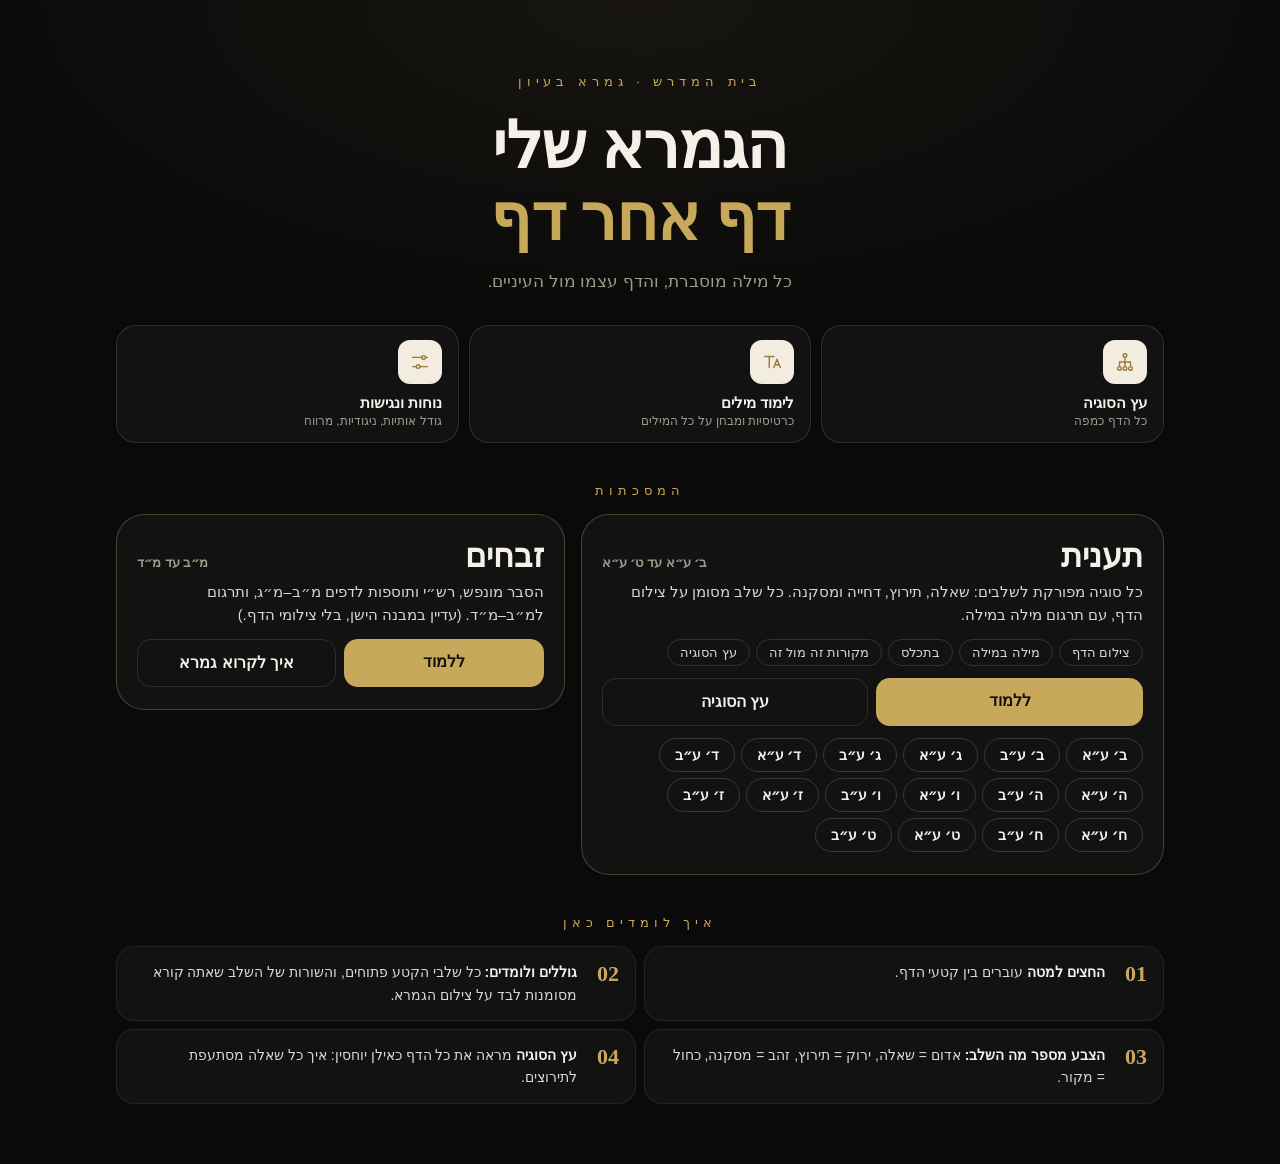
==== index.html @ adcf781e "כניסה לאפליקציה נפתחת ישר בדף המלא, במקום שעצרו Co-Authored-By: Claude Opus 5.5 <noreply@anthropic.c" ====
<!DOCTYPE html>
<html lang="he" dir="rtl">
<head>
<meta charset="UTF-8">
<meta name="theme-color" content="#0a0a0a">
<!-- 🔒 אבטחה (כמו ביומן של רינת, בלי סיסמה) -->
<meta http-equiv="Content-Security-Policy" content="default-src 'self'; script-src 'self' 'unsafe-inline'; style-src 'self' 'unsafe-inline' https://fonts.googleapis.com; font-src 'self' data: https://fonts.gstatic.com; img-src 'self' data: blob: https://pinto1212121212-create.github.io; connect-src 'self'; media-src 'self'; frame-src 'none'; worker-src 'self'; manifest-src 'self'; object-src 'none'; base-uri 'self'; form-action 'none'; upgrade-insecure-requests">
<meta http-equiv="X-Content-Type-Options" content="nosniff">
<meta name="referrer" content="strict-origin-when-cross-origin">
<meta http-equiv="Permissions-Policy" content="geolocation=(), microphone=(), camera=(), payment=(), usb=()">
<meta name="viewport" content="width=device-width, initial-scale=1.0, viewport-fit=cover">
<title>הגמרא שלי</title>
<script>
// קישורים ישנים (index.html#42b) היו של זבחים — מעבירים אותם לשם
if (/^#\d+[ab]$/.test(location.hash)) location.replace('zevachim.html' + location.hash);
// 📖 כניסה לאפליקציה (מסך הבית בטלפון) — ישר לדף המלא, במקום שעצרו בו (המשתמש: ״איך שאני נכנס לאפליקציה הדף המלא יופיע״)
else if (/[?&]source=app\b/.test(location.search)) { let h = ''; try { const pl = JSON.parse(localStorage.getItem('gemara:taanit') || 'null');
  if (pl && /^\d+[ab]$/.test(pl.ref) && pl.tab !== 'tutorial') h = '#' + pl.ref + '-' + (pl.sceneIdx | 0) + (pl.bi > 0 ? '-' + (pl.bi | 0) : ''); } catch (e) {}
  try { localStorage.setItem('gemara:last', 'taanit'); } catch (e) {}
  location.replace('taanit.html' + h); }
</script>
<link rel="preconnect" href="https://fonts.googleapis.com">
<link rel="preconnect" href="https://fonts.gstatic.com" crossorigin>
<link href="https://fonts.googleapis.com/css2?family=Frank+Ruhl+Libre:wght@400;700;900&family=Heebo:wght@400;500;700;800&display=swap" rel="stylesheet">
<link rel="stylesheet" href="theme.css">
<script src="prefs.js?v=accee32f"></script>
<link rel="manifest" href="manifest.webmanifest">
<link rel="icon" href="icons/icon-192.png">
<link rel="apple-touch-icon" href="icons/apple-touch-icon.png">
<meta name="apple-mobile-web-app-capable" content="yes">
<meta name="apple-mobile-web-app-title" content="הגמרא שלי">
<meta name="apple-mobile-web-app-status-bar-style" content="black-translucent">
<script>if ('serviceWorker' in navigator && location.protocol === 'https:') { const had = !!navigator.serviceWorker.controller; window.addEventListener('load', () => navigator.serviceWorker.register('sw.js').then(r => r.update()).catch(() => {}));
  // גרסה חדשה של האתר נכנסה לפעולה: טוענים מחדש פעם אחת, כדי שיראו אותה מיד
  navigator.serviceWorker.addEventListener('controllerchange', () => { try { if (had && !sessionStorage.getItem('gemara:swrl')) { sessionStorage.setItem('gemara:swrl', '1'); location.reload(); } } catch (e) {} }); }</script>
<style>
  /* פריסה: טור אחד — ״המשך״ קודם כל, אחר כך המסכתות, ובסוף הסבר קצר */
  :root {
    --ink: var(--t-bg); --ink-2: var(--t-bg-2); --card: var(--t-surface);
    --parchment: var(--t-text); --soft: var(--t-text-soft); --dim: var(--t-text-dim);
    --gold: var(--t-gold); --gold-b: var(--t-gold-b); --sage: #6cc35a; --sky: #5ea8e0;
    color-scheme: dark;
  }
  * { box-sizing: border-box; margin: 0; padding: 0; }
  html, body { background: var(--ink); color: var(--parchment); font-family: 'Heebo', sans-serif; overflow-x: clip; }
  body { min-height: 100vh; background: radial-gradient(ellipse 90% 50% at 50% 38%, rgba(200,168,90,0.10), transparent 70%), #0a0a0a; }
  .app { max-width: 640px; margin: 0 auto; padding-block: 26px 50px;
    padding-left: max(16px, env(safe-area-inset-left, 0px)); padding-right: max(16px, env(safe-area-inset-right, 0px)); }
  header { text-align: center; margin: 34px 0 30px; }
  header .vip-eyebrow { margin-bottom: 22px; }
  .eyebrow-old { display: inline-flex; align-items: center; gap: 8px; font-size: 13.5px; font-weight: 500; color: var(--gold); padding: 9px 20px; border-radius: 999px; border: 1px solid rgba(200,168,90,0.45); margin-bottom: 26px; }
  .eyebrow i { font-style: normal; font-size: 12px; opacity: .9; }
  h1 { font-family: 'Frank Ruhl Libre', serif; font-size: clamp(40px, 12vw, 60px); font-weight: 900; color: var(--parchment); line-height: 1.12; letter-spacing: -.01em; text-wrap: balance; }
  h1 em { font-style: normal; color: var(--gold); display: block; }
  .tag { font-size: 16.5px; line-height: 1.6; color: var(--dim); margin-top: 14px; }
  .chips { display: flex; flex-wrap: wrap; justify-content: center; gap: 8px; margin-top: 20px; }
  .chips span { font-size: 14px; color: var(--soft); padding: 8px 16px; border-radius: 999px; border: 1px solid rgba(245,241,232,0.16); background: rgba(245,241,232,0.03); }

  .continue { display: block; text-decoration: none; color: #111; background: var(--gold); text-align: center;
    border-radius: 16px; padding: 16px 18px; margin-bottom: 22px; box-shadow: 0 12px 34px rgba(200,168,90,0.22); transition: transform .15s, filter .15s; }
  .continue:hover { filter: brightness(1.07); transform: translateY(-1px); }
  .continue small { display: block; font-size: 12px; font-weight: 800; letter-spacing: .1em; opacity: .75; }
  .continue b { display: block; font-size: 23px; font-weight: 800; line-height: 1.3; }
  .continue span { font-size: 14px; font-weight: 700; }
  .continue[hidden] { display: none; }

  h2 { font-size: 14px; font-weight: 500; letter-spacing: .32em; color: var(--gold); margin: 34px 4px 14px; text-align: center; }
  .m-card { background: linear-gradient(180deg, #161616, #0f0f0f); border: 1px solid rgba(200,168,90,0.28); border-radius: 28px; padding: 22px 20px; margin-bottom: 16px; box-shadow: 0 18px 40px rgba(0,0,0,.45); }
  .m-head { display: flex; align-items: baseline; justify-content: space-between; gap: 10px; }
  .m-name { font-size: 32px; font-weight: 800; color: var(--parchment); }
  .m-range { font-size: 13px; font-weight: 700; color: var(--dim); }
  .m-desc { font-size: 14.5px; line-height: 1.6; color: var(--soft); margin: 6px 0 12px; }
  .m-feat { display: flex; flex-wrap: wrap; gap: 6px; margin-bottom: 12px; }
  .m-feat span { font-size: 12.5px; font-weight: 500; padding: 5px 12px; border-radius: 999px; border: 1px solid rgba(245,241,232,0.14); color: var(--soft); }
  .m-acts { display: grid; grid-template-columns: 1fr 1fr; gap: 8px; }
  .btn { display: block; text-align: center; text-decoration: none; font-weight: 800; font-size: 15.5px; padding: 14px 8px; border-radius: 14px; transition: filter .15s, transform .15s; }
  .btn.pri { background: var(--gold); color: #111; }
  .btn.sec { border: 1.5px solid rgba(245,241,232,0.2); color: var(--parchment); }
  .amudim { display: flex; flex-wrap: wrap; gap: 6px; margin-top: 12px; }
  .amudim a { font-size: 14px; font-weight: 800; text-decoration: none; color: var(--parchment); padding: 8px 15px; border-radius: 999px;
    background: transparent; border: 1px solid rgba(245,241,232,0.16); }
  .amudim a.here { border-color: var(--gold); color: var(--gold-b); }
  .m-card.muted .m-name { color: var(--soft); }

  .how { margin-top: 26px; }
  .steps { display: grid; gap: 8px; }
  .step { display: flex; gap: 12px; align-items: flex-start; background: #121212; border: 1px solid rgba(245,241,232,0.08); border-radius: 18px; padding: 14px 16px; }
  .step i { font-style: normal; font-family: 'Frank Ruhl Libre', serif; font-size: 22px; font-weight: 700; line-height: 1.2; color: var(--t-gold); min-width: 30px; }
  .step p { font-size: 14px; line-height: 1.6; color: var(--soft); }
  .step b { color: var(--parchment); }
  a:focus-visible { outline: 2px solid var(--gold-b); outline-offset: 2px; }

  /* ===== 🖥️ מחשב: רחב יותר, המסכתות זו ליד זו, וההסבר בשני טורים ===== */
  @media (min-width: 1000px) {
    .app { max-width: 1080px; padding-block: 40px 60px; }
    h1 { font-size: 64px; }
    .continue { max-width: 640px; margin-inline: auto; margin-bottom: 30px; }
    .app > h2 { margin-inline: 4px; }
    .mgrid { display: grid; grid-template-columns: 1.3fr 1fr; gap: 16px; align-items: start; }
    .mgrid .m-card { margin-bottom: 0; }
    .steps { grid-template-columns: 1fr 1fr; }
    .amudim a:hover, .btn:hover { filter: brightness(1.12); }
  }
  .quick { display: grid; grid-template-columns: repeat(auto-fit, minmax(150px, 1fr)); gap: 10px; margin: 0 0 18px; }
  .q-it { display: flex; flex-direction: column; align-items: flex-start; gap: 2px; padding: 14px 16px; border-radius: 20px; background: #121212; border: 1px solid rgba(245,241,232,0.12); color: var(--t-text); text-decoration: none; font: inherit; font-size: 20px; text-align: right; cursor: pointer; box-shadow: var(--t-shadow-sm); transition: transform .15s, border-color .15s; }
  .q-it[hidden] { display: none; }
  .q-it:hover { border-color: var(--t-gold); transform: translateY(-1px); }
  .q-it b { font-size: 15px; font-weight: 600; color: var(--t-text); }
  .q-ic { display: grid; place-items: center; width: 44px; height: 44px; border-radius: 12px; background: #f3ece0; color: #9a7a35; margin-bottom: 8px; }
  .q-ic .ico { width: 22px; height: 22px; stroke-width: 1.5; }
  .sec-h { text-align: center; margin: 40px 0 16px !important; font-size: 13px !important; }
  .q-it small { font-size: 12px; color: var(--t-text-dim); }
  .recent { margin: -8px 0 20px; }
  .recent[hidden] { display: none; }
  .rc-h { font-size: 12px; letter-spacing: .3em; color: var(--t-gold); margin: 0 4px 8px; }
  .rc-list { display: flex; gap: 8px; overflow-x: auto; scrollbar-width: none; }
  .rc-list a { flex: 0 0 auto; display: flex; flex-direction: column; gap: 2px; padding: 10px 14px; border-radius: 14px; background: #121212; border: 1px solid rgba(245,241,232,.12); color: #f5f1e8; text-decoration: none; font-size: 14px; }
  .rc-list small { font-size: 11.5px; color: var(--t-text-dim); }
  .amudim a { position: relative; overflow: hidden; }
  .amudim a::after { content: ''; position: absolute; right: 0; bottom: 0; height: 3px; width: var(--p, 0%); background: var(--t-gold); }
  .amudim a.done { border-color: rgba(200,168,90,.6) !important; color: var(--t-gold-b) !important; }
  .ios-tip { margin: -6px 0 16px; padding: 10px 12px; border-radius: var(--t-r-sm); background: rgba(95,178,255,.1); border: 1px solid rgba(95,178,255,.35); font-size: 13.5px; color: var(--t-text-soft); }
</style>
<script>
// 🔄 גרסה חדשה באתר? הדפדפן שומר עותק ישן עד 10 דקות. משווים את העותק השמור לגרסה בשרת, ואם שונה — טוענים מחדש (פעם אחת)
(async () => { try {
  const u = location.pathname, k = 'gemara:rl:' + u;
  const [a, b] = await Promise.all([fetch(u, { cache: 'force-cache' }), fetch(u, { method: 'HEAD', cache: 'no-store' })]);
  const ea = a.headers.get('etag') || a.headers.get('last-modified'), eb = b.headers.get('etag') || b.headers.get('last-modified');
  if (ea && eb && ea !== eb && !sessionStorage.getItem(k)) { sessionStorage.setItem(k, '1'); location.reload(); }
  else sessionStorage.removeItem(k);
} catch (e) {} })();
</script>
<link rel="stylesheet" href="vip.css">
</head>
<body class="home">
<div class="app">
  <header>
    <div class="vip-eyebrow">בית המדרש · גמרא בעיון</div>
    <h1>הגמרא שלי <em>דף אחר דף</em></h1>
    <div class="tag">כל מילה מוסברת, והדף עצמו מול העיניים.</div>
  </header>

  <a class="continue" id="continue" href="taanit.html" hidden>
    <small>המשך מאיפה שעצרת</small>
    <b id="contTitle"></b>
    <span id="contSub"></span>
  </a>

  <div class="recent" id="recent" hidden><div class="rc-h">לאחרונה</div><div class="rc-list" id="recentList"></div></div>

  <div class="quick" id="quick">
    <a class="q-it" id="qStars" href="taanit.html#stars" hidden><span class="q-ic"><svg class="ico" viewBox="0 0 24 24" aria-hidden="true"><path d="m12 3.5 2.6 5.3 5.9.9-4.3 4.1 1 5.8L12 16.9l-5.2 2.7 1-5.8L3.5 9.7l5.9-.9z"/></svg></span><b>השמורים שלי</b><small id="qStarsN"></small></a>
    <a class="q-it" href="tree.html"><span class="q-ic"><svg class="ico" viewBox="0 0 24 24" aria-hidden="true"><circle cx="12" cy="5" r="2"/><circle cx="6" cy="19" r="2"/><circle cx="18" cy="19" r="2"/><circle cx="12" cy="19" r="2"/><path d="M12 7v10M12 12H6v5M12 12h6v5"/></svg></span><b>עץ הסוגיה</b><small>כל הדף כמפה</small></a>
    <a class="q-it" href="words.html"><span class="q-ic"><svg class="ico" viewBox="0 0 24 24" aria-hidden="true"><path d="M4 6h10M9 6v12"/><path d="M14 18l3.5-9 3.5 9M15.3 15h4.4"/></svg></span><b>לימוד מילים</b><small id="qWords">כרטיסיות ומבחן על כל המילים</small></a>
    <button type="button" class="q-it" id="qPrefs" aria-expanded="false"><span class="q-ic"><svg class="ico" viewBox="0 0 24 24" aria-hidden="true"><path d="M4 7h10M18 7h2M4 17h4M12 17h8"/><circle cx="16" cy="7" r="2"/><circle cx="10" cy="17" r="2"/></svg></span><b>נוחות ונגישות</b><small>גודל אותיות, ניגודיות, מרווח</small></button>
    <button type="button" class="q-it" id="qInstall" hidden><span class="q-ic"><svg class="ico" viewBox="0 0 24 24" aria-hidden="true"><rect x="7" y="2.5" width="10" height="19" rx="2.5"/><path d="M11 18.5h2"/></svg></span><b>התקן כאפליקציה</b><small>אייקון במסך הבית, עובד גם בלי אינטרנט</small></button>
  </div>
  <div id="prefsBox" hidden></div>
  <div class="ios-tip" id="iosTip" hidden>להתקנה באייפון: לוחצים על <b>שיתוף</b> ואז <b>״הוסף למסך הבית״</b>.</div>

  <h2 class="vip-eyebrow sec-h">המסכתות</h2>

  <div class="mgrid">
  <div class="m-card">
    <div class="m-head"><div class="m-name">תענית</div><div class="m-range">ב׳ ע״א עד ט׳ ע״א</div></div>
    <p class="m-desc">כל סוגיה מפורקת לשלבים: שאלה, תירוץ, דחייה ומסקנה. כל שלב מסומן על צילום הדף, עם תרגום מילה במילה.</p>
    <div class="m-feat"><span>צילום הדף</span><span>מילה במילה</span><span>בתכלס</span><span>מקורות זה מול זה</span><span>עץ הסוגיה</span></div>
    <div class="m-acts">
      <a class="btn pri" href="taanit.html" onclick="go('taanit')">ללמוד</a>
      <a class="btn sec" href="tree.html">עץ הסוגיה</a>
    </div>
    <div class="amudim" id="taanitAmudim"></div>
  </div>

  <div class="m-card muted">
    <div class="m-head"><div class="m-name">זבחים</div><div class="m-range">מ״ב עד מ״ד</div></div>
    <p class="m-desc">הסבר מונפש, רש״י ותוספות לדפים מ״ב–מ״ג, ותרגום למ״ב–מ״ד. (עדיין במבנה הישן, בלי צילומי הדף.)</p>
    <div class="m-acts">
      <a class="btn pri" href="zevachim.html" onclick="go('zevachim')">ללמוד</a>
      <a class="btn sec" href="zevachim.html#tutorial">איך לקרוא גמרא</a>
    </div>
  </div>
  </div>

  <section class="how">
    <h2 class="vip-eyebrow sec-h">איך לומדים כאן</h2>
    <div class="steps">
      <div class="step"><i>01</i><p><b>החצים למטה</b> עוברים בין קטעי הדף.</p></div>
      <div class="step"><i>02</i><p><b>גוללים ולומדים:</b> כל שלבי הקטע פתוחים, והשורות של השלב שאתה קורא מסומנות לבד על צילום הגמרא.</p></div>
      <div class="step"><i>03</i><p><b>הצבע מספר מה השלב:</b> אדום = שאלה, ירוק = תירוץ, זהב = מסקנה, כחול = מקור.</p></div>
      <div class="step"><i>04</i><p><b>עץ הסוגיה</b> מראה את כל הדף כאילן יוחסין: איך כל שאלה מסתעפת לתירוצים.</p></div>
    </div>
  </section>
</div>
<script>
const AM = { '2a': 'ב׳ ע״א', '2b': 'ב׳ ע״ב', '3a': 'ג׳ ע״א', '3b': 'ג׳ ע״ב', '4a': 'ד׳ ע״א', '4b': 'ד׳ ע״ב', '5a': 'ה׳ ע״א', '5b': 'ה׳ ע״ב', '6a': 'ו׳ ע״א', '6b': 'ו׳ ע״ב', '7a': 'ז׳ ע״א', '7b': 'ז׳ ע״ב', '8a': 'ח׳ ע״א', '8b': 'ח׳ ע״ב', '9a': 'ט׳ ע״א', '9b': 'ט׳ ע״ב' };
const NAME = { taanit: 'תענית', zevachim: 'זבחים' };
function heb(n) { const o = ['', 'א', 'ב', 'ג', 'ד', 'ה', 'ו', 'ז', 'ח', 'ט'], t = ['', 'י', 'כ', 'ל', 'מ', 'נ', 'ס', 'ע', 'פ', 'צ'];
  if (n === 15) return 'ט״ו'; if (n === 16) return 'ט״ז'; if (n < 10) return o[n];
  const a = t[Math.floor(n / 10) % 10] + o[n % 10], h = n >= 100 ? 'ק' : ''; const s = h + a; return s.length > 1 ? s.slice(0, -1) + '״' + s.slice(-1) : s + '׳'; }
function refName(r) { const m = /^(\d+)([ab])$/.exec(r || ''); return m ? `${heb(+m[1])} ע״${m[2] === 'a' ? 'א' : 'ב'}` : ''; }
function read(k) { try { return JSON.parse(localStorage.getItem(k) || 'null'); } catch (e) { return null; } }
function go(m) { try { localStorage.setItem('gemara:last', m); } catch (e) {} }
let last = null; try { last = localStorage.getItem('gemara:last'); } catch (e) {}
const place = last && read('gemara:' + last);
if (place && place.ref) {
  const c = document.getElementById('continue');
  c.href = last === 'zevachim' ? 'zevachim.html' : ('taanit.html' + (/^\d+[ab]$/.test(place.ref) && place.tab !== 'tutorial' ? `#${place.ref}-${(place.sceneIdx | 0)}${place.bi > 0 ? '-' + (place.bi | 0) : ''}` : ''));
  document.getElementById('contTitle').textContent = `מסכת ${NAME[last] || ''} · דף ${refName(place.ref)}`;
  document.getElementById('contSub').textContent = place.tab === 'tutorial' ? 'איך לקרוא גמרא' : `קטע ${(place.sceneIdx | 0) + 1}${place.bi > 0 ? ` · שלב ${(place.bi | 0) + 1}` : ''} · ממשיכים בדיוק מאותה נקודה`;
  c.hidden = false;
}
// 🔤 מילים: כמה כבר יודעים
try { const wp = JSON.parse(localStorage.getItem('gemara:words') || '{}'); const k = Object.values(wp).filter(v => v && v.b >= 3).length; if (Object.keys(wp).length) document.getElementById('qWords').textContent = `${k} מילים שאתה כבר יודע`; } catch (e) {}
// ⭐ שמורים
try { const st = JSON.parse(localStorage.getItem('gemara:stars') || '[]'); if (Array.isArray(st) && st.length) { document.getElementById('qStars').hidden = false; document.getElementById('qStarsN').textContent = `${st.length} שלבים לחזרה`; } } catch (e) {}
// 📲 התקנה כאפליקציה
let installEv = null;
const standalone = matchMedia('(display-mode: standalone)').matches || navigator.standalone;
window.addEventListener('beforeinstallprompt', e => { e.preventDefault(); installEv = e; if (!standalone) document.getElementById('qInstall').hidden = false; });
document.getElementById('qInstall').onclick = async () => { if (!installEv) return; installEv.prompt(); try { await installEv.userChoice; } catch (e) {} installEv = null; document.getElementById('qInstall').hidden = true; };
if (!standalone && /iphone|ipad|ipod/i.test(navigator.userAgent)) document.getElementById('iosTip').hidden = false;
document.getElementById('qPrefs').onclick = () => { const b = document.getElementById('prefsBox'), open = b.hidden;
  if (open) { b.innerHTML = prefsHTML(); prefBind(b); } b.hidden = !open; document.getElementById('qPrefs').setAttribute('aria-expanded', open); };
const tp = read('gemara:taanit');
// 🔖 כמה נלמד בכל דף (gemara:read) — פס דק מתחת לכל דף
const RD = read('gemara:read') || {};
const pct = r => { const e = RD[r]; return e && e.n ? Math.min(100, Math.round(100 * (e.s || []).length / e.n)) : 0; };
document.getElementById('taanitAmudim').innerHTML = Object.entries(AM).map(([r, n]) => { const p = pct(r);
  return `<a href="taanit.html#${r}" onclick="go('taanit')" class="${tp && tp.ref === r ? 'here' : ''}${p >= 100 ? ' done' : ''}" style="--p:${p}%"${p ? ` title="נלמדו ${p}%"` : ''}>${n}${p >= 100 ? ' ✓' : ''}</a>`; }).join('');
// 🔖 לאחרונה: 3 מקומות אחרונים (חוץ מ״המשך״)
{ const H = (read('gemara:hist') || []).filter(p => p && /^\d+[ab]$/.test(p.r) && AM[p.r]);
  const cur = tp && tp.ref, cs = tp && (tp.sceneIdx | 0);
  const L = H.filter(p => !(p.r === cur && p.s === cs)).slice(0, 3);
  if (L.length) { const ago = t => { const m = Math.round((Date.now() - t) / 60000); return m < 1 ? 'עכשיו' : m < 60 ? `לפני ${m} דק׳` : m < 1440 ? `לפני ${Math.round(m / 60)} שע׳` : `לפני ${Math.round(m / 1440)} ימים`; };
    document.getElementById('recentList').innerHTML = L.map(p => `<a href="taanit.html#${p.r}-${p.s}${p.b ? '-' + p.b : ''}" onclick="go('taanit')"><b>${AM[p.r]} · קטע ${p.s + 1}</b><small>${ago(p.t)}</small></a>`).join('');
    document.getElementById('recent').hidden = false; } }
</script>
</body>
</html>
---- theme.css ----
/* 🎨 theme.css — מקור אחד לעיצוב של כל האתר (index, taanit, tree).
   צבעים, רדיוסים, צללים ורכיבים משותפים. דף חדש: <link rel="stylesheet" href="theme.css"> לפני ה־<style> שלו.
   כל דף ממפה את השמות הישנים שלו (--ink, --parchment...) לאסימונים האלה, כך שמשנים צבע רק כאן. */
:root {
  /* רקע ומשטחים: שחור חם עם זהב (נוב׳ 2026, בהשראת האתר ״פינטו הסעים״) */
  --t-bg: #0a0a0a; --t-bg-deep: #050505; --t-bg-2: #121212; --t-surface: #171717; --t-surface-2: #1f1f1f;
  --t-line: rgba(245,241,232,0.13); --t-line-gold: rgba(200,168,90,0.38);
  /* טקסט */
  --t-text: #f5f1e8; --t-text-soft: #dbd7cf; --t-text-dim: #a09a8c;
  /* זהב — הצבע המוביל */
  --t-gold: #c8a85a; --t-gold-b: #dcc078; --t-gold-deep: #7a6430;
  /* תפקידים בסוגיה */
  --t-q: #ff5d72; --t-a: #6fd35c; --t-c: #ffc94d; --t-s: #5fb2ff; --t-k: #b296ff; --t-x: #ff9f43;
  /* צורה */
  --t-r-sm: 12px; --t-r: 18px; --t-r-lg: 28px;
  --t-shadow: 0 10px 30px rgba(0,0,0,.35); --t-shadow-sm: 0 4px 12px rgba(0,0,0,.25);
  --t-font: 'Heebo', system-ui, -apple-system, 'Segoe UI', Arial, sans-serif;
  --t-font-daf: 'Frank Ruhl Libre', 'David', 'Times New Roman', serif;
  color-scheme: dark;
}

/* נגישות ונוחות */
::selection { background: rgba(200,168,90,0.35); color: #fff; }
:focus-visible { outline: 2px solid var(--t-gold-b); outline-offset: 2px; border-radius: 6px; }
button, a { -webkit-tap-highlight-color: transparent; }
html { scrollbar-color: rgba(200,168,90,0.35) transparent; scrollbar-width: thin; }
::-webkit-scrollbar { width: 8px; height: 8px; }
::-webkit-scrollbar-thumb { background: rgba(200,168,90,0.3); border-radius: 8px; }
::-webkit-scrollbar-track { background: transparent; }
@media (prefers-reduced-motion: reduce) { *, *::before, *::after { animation-duration: .01ms !important; animation-iteration-count: 1 !important; transition-duration: .01ms !important; scroll-behavior: auto !important; } }
/* מצב אפליקציה (מותקן למסך הבית): מרווח לאזורים הבטוחים של הטלפון */
@media (display-mode: standalone) { body { padding-top: env(safe-area-inset-top); } }

/* 🖼️ הסבר מאויר (explain-data.js) — משותף לדף הלימוד ולעץ */
  .ex-card { display: flex; align-items: center; gap: 12px; width: 100%; margin: 4px 0 14px; padding: 8px 10px 8px 14px; border-radius: 14px; border: 1.5px solid rgba(200,168,90,0.55); background: linear-gradient(135deg, rgba(200,168,90,0.16), rgba(200,168,90,0.05)); color: #f5f1e8; font: inherit; text-align: right; cursor: pointer; }
  .ex-card:hover { border-color: #dcc078; }
  .ex-thumb { flex: 0 0 74px; height: 74px; border-radius: 10px; overflow: hidden; background: #0c1120; box-shadow: 0 0 0 1px rgba(200,168,90,0.35); }
  .ex-thumb img { width: 100%; height: 100%; object-fit: cover; object-position: top; display: block; }
  .ex-t { flex: 1; display: flex; flex-direction: column; gap: 2px; }
  .ex-t b { font-size: 16px; color: #dcc078; }
  .ex-t small { font-size: 13px; color: #d0ccc5; line-height: 1.4; }
  .ex-go { flex: 0 0 auto; font-size: 13px; font-weight: 800; color: #111111; background: #c8a85a; border-radius: 10px; padding: 5px 10px; }
  .ex-view { position: fixed; inset: 0; z-index: 9000; background: #050505; display: none; flex-direction: column; }
  .ex-view.on { display: flex; }
  html.ex-open, html.ex-open body { overflow: hidden; }
  .ex-bar { display: flex; align-items: center; gap: 10px; padding: 10px 12px; border-bottom: 1px solid rgba(200,168,90,0.3); color: #dcc078; font-weight: 800; font-size: 15px; }
  .ex-h { flex: 1; text-align: center; }
  .ex-bar button { min-width: 40px; height: 40px; padding: 0 6px; border-radius: 20px; border: 1px solid rgba(200,168,90,0.45); background: rgba(200,168,90,0.12); color: #dcc078; font-size: 18px; cursor: pointer; }
  .ex-scroll { flex: 1; overflow: auto; direction: ltr; -webkit-overflow-scrolling: touch; overscroll-behavior: contain; touch-action: pan-x pan-y; }
  .ex-scroll img { display: block; width: 100%; max-width: 900px; margin: 0 auto; }
  .ex-view.zoom .ex-z { background: #c8a85a; color: #111111; }

/* ♿ הגדרות נוחות (prefs.js) */
.pf-box { display: flex; flex-direction: column; gap: 6px; padding: 8px; border-radius: var(--t-r); background: rgba(200,168,90,0.07); border: 1px solid var(--t-line-gold); margin-bottom: 12px; }
.pf-row { display: flex; align-items: center; gap: 10px; padding: 6px 6px; border-radius: var(--t-r-sm); cursor: pointer; color: var(--t-text); }
.pf-row > span:first-child { flex: 1; display: flex; flex-direction: column; }
.pf-row b { font-size: 14.5px; } .pf-row small { font-size: 12px; color: var(--t-text-dim); }
.pf-fz { display: inline-flex; align-items: center; gap: 6px; }
.pf-fz button { min-width: 44px; min-height: 40px; border-radius: 10px; border: 1px solid rgba(200,168,90,.5); background: rgba(200,168,90,.14); color: var(--t-gold-b); font: inherit; font-weight: 800; font-size: 15px; cursor: pointer; }
.pf-fz output { min-width: 46px; text-align: center; color: var(--t-gold-b); font-weight: 800; }
.pf-sw { appearance: none; -webkit-appearance: none; width: 48px; height: 28px; border-radius: 14px; background: rgba(236,233,226,.18); position: relative; cursor: pointer; flex: 0 0 auto; transition: background .2s; }
.pf-sw::after { content: ''; position: absolute; top: 3px; right: 3px; width: 22px; height: 22px; border-radius: 50%; background: #fff; transition: right .2s; }
.pf-sw:checked { background: var(--t-a); } .pf-sw:checked::after { right: 23px; }
.pf-note { font-size: 12.5px; color: var(--t-text-dim); padding: 2px 6px; }
.speak-btn { border: none; background: transparent; color: var(--t-text-dim); font-size: 17px; cursor: pointer; min-width: 36px; min-height: 36px; border-radius: 50%; }
.speak-btn.on { background: rgba(111,211,92,.2); color: var(--t-a); animation: spk 1.2s ease-in-out infinite; }
@keyframes spk { 50% { box-shadow: 0 0 0 6px rgba(111,211,92,.15); } }

/* 🌓 ניגודיות גבוהה */
html.p-hc { --t-text: #ffffff; --t-text-soft: #f1f1f1; --t-text-dim: #d2cec4; --t-line: rgba(255,255,255,0.35); --t-line-gold: rgba(220,192,120,0.8); --t-bg: #000000; --t-bg-2: #0b0b0b; --t-surface: #141414; }
html.p-hc body { background: #000000 !important; }
html.p-hc .beat, html.p-hc .takhles, html.p-hc .ctx .ctx-t, html.p-hc .flow li, html.p-hc .flow li span, html.p-hc .bottom-line { color: #fff !important; }
html.p-hc .beat, html.p-hc .takhles, html.p-hc .m-card, html.p-hc .toc-list button, html.p-hc .ex-card { border-color: rgba(255,255,255,0.45) !important; }
html.p-hc .src-hl, html.p-hc .mk { filter: saturate(1.5) contrast(1.15); }
/* 📏 שורות מרווחות */
html.p-ls .beat, html.p-ls .takhles, html.p-ls .ctx .ctx-t, html.p-ls .bottom-line, html.p-ls .g-punct, html.p-ls .sh-pane, html.p-ls .m-desc { line-height: 2 !important; letter-spacing: .01em; }
/* 🧘 בלי תנועה */
html.p-rm *, html.p-rm *::before, html.p-rm *::after { animation: none !important; transition: none !important; scroll-behavior: auto !important; }
---- vip.css ----
/* vip.css — שכבת העיצוב היוקרתי. נטען אחרי העיצוב של כל דף (index, taanit, tree, words).
   עקרונות (המשתמש, נוב׳ 2026: ״שלא ייראה כמו אתר שנבנה ע״י AI״):
   זהב שטוח ולא מבריק, בלי ברק מונפש, בלי אמוג׳י ובלי ✦ בממשק (אייקונים בקו דק — .ico),
   קווים דקים, ריווח נדיב, טיפוגרפיה שמובילה. צבעים — רק מתוך theme.css. */
:root {
  --vip-line: rgba(200,168,90,.32);
  --vip-line-2: rgba(245,241,232,.12);
  --vip-card: #121212;
}

body { background: radial-gradient(ellipse 80% 40% at 50% 0%, rgba(200,168,90,.07), transparent 70%), #0a0a0a !important; }

/* אייקון בקו דק (SVG, stroke = צבע הטקסט) */
.ico { width: 1.15em; height: 1.15em; vertical-align: -.2em; fill: none; stroke: currentColor; stroke-width: 1.6; stroke-linecap: round; stroke-linejoin: round; flex: 0 0 auto; }
.rdot { display: inline-block; width: 7px; height: 7px; border-radius: 50%; background: currentColor; vertical-align: .12em; margin-left: 2px; }

/* זהב שטוח בכותרות */
.home h1 em, .masechet-name, .ttl b, .scene-title { color: var(--t-gold) !important; -webkit-text-fill-color: currentColor; text-shadow: none !important; }
.scene-title .accent, .scene-title .flame-c, .scene-title .water-c { color: #f5f1e8 !important; }
.m-name { color: #f5f1e8 !important; }

/* כפתורי זהב: מילוי שטוח, בלי ברק */
.btn.pri, .continue, .nav-btn { background: var(--t-gold) !important; color: #111 !important; box-shadow: none !important; transition: background .2s, transform .15s; }
.btn.pri:hover, .continue:hover, .nav-btn:hover { background: var(--t-gold-b) !important; }
.btn.sec { background: transparent !important; border: 1px solid var(--vip-line-2) !important; color: #f5f1e8 !important; }
.btn.sec:hover { border-color: var(--vip-line) !important; }

/* כרטיסים: קו זהב דק, בלי זוהר */
.m-card, .q-it { background: var(--vip-card) !important; border: 1px solid var(--vip-line) !important; box-shadow: none !important; }
.q-it { border-color: var(--vip-line-2) !important; }
.q-it:hover, .m-card:hover { border-color: rgba(200,168,90,.55) !important; transform: none; }

/* כותרת־מדור: אותיות מרווחות בזהב, כמו ״אמינות · שירות אישי · בזמן״ */
.vip-eyebrow { font-size: 13px; font-weight: 500; letter-spacing: .38em; color: var(--t-gold); }

/* דף הלימוד */
.scene-tag { background: transparent !important; color: var(--t-gold) !important; border: 1px solid var(--vip-line); font-weight: 500 !important; letter-spacing: .12em; }
.beat.focus { box-shadow: 0 0 0 1px rgba(200,168,90,.7) !important; }
.action-btn .ico, .tb-btn .ico { width: 18px; height: 18px; }
.tb-btn { display: inline-flex !important; align-items: center; justify-content: center; }
.nav-btn .ico { width: 22px; height: 22px; stroke-width: 2; }
.toc-btn .ico { margin-left: 4px; }

/* ===== הדף המלא (photo-overlay) ===== */
.photo-overlay { background: rgba(6,6,6,.985) !important; }
.po-bar { border-bottom: 1px solid var(--vip-line-2); }
.po-bar span { color: #f5f1e8; font-weight: 600; font-size: 15px; }
.po-bar .modal-close { background: transparent !important; border: 1px solid var(--vip-line-2) !important; color: #f5f1e8 !important; }

.po-call { background: #111 !important; border-top: 1px solid var(--vip-line-2) !important; border-radius: 22px 22px 0 0; padding: 16px 18px 14px !important; box-shadow: none !important; position: relative; }
.po-call::before { content: ''; position: absolute; top: -1px; right: 24px; width: 44px; height: 3px; border-radius: 0 0 3px 3px; background: rgb(var(--hl)); }
.pc-head { gap: 10px !important; margin-bottom: 8px !important; flex-wrap: wrap; }
.pc-no { min-width: 26px !important; height: 26px !important; line-height: 24px !important; border-radius: 50% !important; font-size: 12.5px !important; font-weight: 700 !important;
  background: transparent !important; color: rgb(var(--hl)) !important; border: 1px solid rgba(var(--hl),.7); }
.pc-role { font-size: 12.5px !important; font-weight: 600 !important; letter-spacing: .06em; }
.pc-who { font-size: 15.5px !important; font-weight: 700 !important; color: #f5f1e8 !important; }
.pc-txt { font-size: 17px !important; line-height: 1.75 !important; color: #ece7dc; }

.st { border-top: 1px solid var(--vip-line-2) !important; margin-top: 14px !important; padding-top: 12px !important; }
.st summary { font-size: 13px !important; font-weight: 500 !important; letter-spacing: .2em; color: var(--t-gold) !important; }
.st summary small { letter-spacing: 0; }
.st-ol { margin-top: 10px !important; }
.st-li { margin: 6px 0 !important; }
.st-li::before { border-color: var(--vip-line) !important; }
.st-n { min-height: 46px !important; padding: 10px 14px !important; border-radius: 14px !important; font-size: 14.5px !important; gap: 10px !important; align-items: center !important;
  background: #161616 !important; border: 1px solid var(--vip-line-2) !important; border-right: 2px solid rgb(var(--c)) !important; box-shadow: none !important; }
.st-n i { display: none; }
.st-t b { font-size: 15px; color: #f5f1e8; }
.st-t em { color: rgb(var(--c)) !important; font-weight: 600 !important; }
.st-n.cur { background: #1b1a17 !important; border-color: rgba(200,168,90,.6) !important; border-right-color: rgb(var(--c)) !important; color: #fff !important; }
.st-here { background: transparent !important; color: var(--t-gold) !important; border: 1px solid rgba(200,168,90,.6); font-size: 11.5px !important; font-weight: 600 !important; padding: 2px 10px !important; border-radius: 999px !important; }
.st-li.anc .st-n { opacity: .5; }
.st-full { margin-top: 10px !important; font-size: 13px !important; font-weight: 500 !important; color: var(--t-gold) !important; text-decoration: none; border-bottom: 1px solid var(--vip-line); padding-bottom: 2px; }
.po-call .ctx { border-top: 1px solid var(--vip-line-2) !important; padding-top: 12px !important; margin-top: 14px !important; }

.po-nav { background: #0b0b0b !important; border-top: 1px solid var(--vip-line-2) !important; gap: 10px !important; padding-top: 12px !important; }
.po-b { height: 48px !important; min-width: 48px; border-radius: 14px !important; background: var(--t-gold) !important; color: #111 !important; box-shadow: none !important; }
.po-b.po-z { background: transparent !important; border: 1px solid var(--vip-line-2) !important; color: #f5f1e8 !important; }
.po-b.po-more, .po-b.po-daf { font-size: 15.5px !important; font-weight: 700 !important; padding: 0 18px !important; box-shadow: none !important; }
.po-dots i { width: 8px !important; height: 8px !important; background: rgba(245,241,232,.18) !important; }
.po-dots i.on { width: 24px !important; background: rgb(var(--hl)) !important; box-shadow: none; }

html.p-hc .m-card, html.p-hc .q-it { border-color: var(--t-gold) !important; }

.ib .ico { width: 20px; height: 20px; }
.ib { display: inline-flex; align-items: center; justify-content: center; }
.ex-z { font-size: 20px; }
.mt-c { color: #e8e3d8; } .mt-c i .rdot, .mt-c > i { color: rgb(var(--c)); }
.flow li > i { color: var(--t-gold); }
.flow li > i .rdot { width: 6px; height: 6px; }
.bl-arrow { color: var(--t-gold); font-weight: 400; }

.hp > i { font-style: normal; font-family: 'Frank Ruhl Libre', serif; font-weight: 700; color: var(--t-gold); }
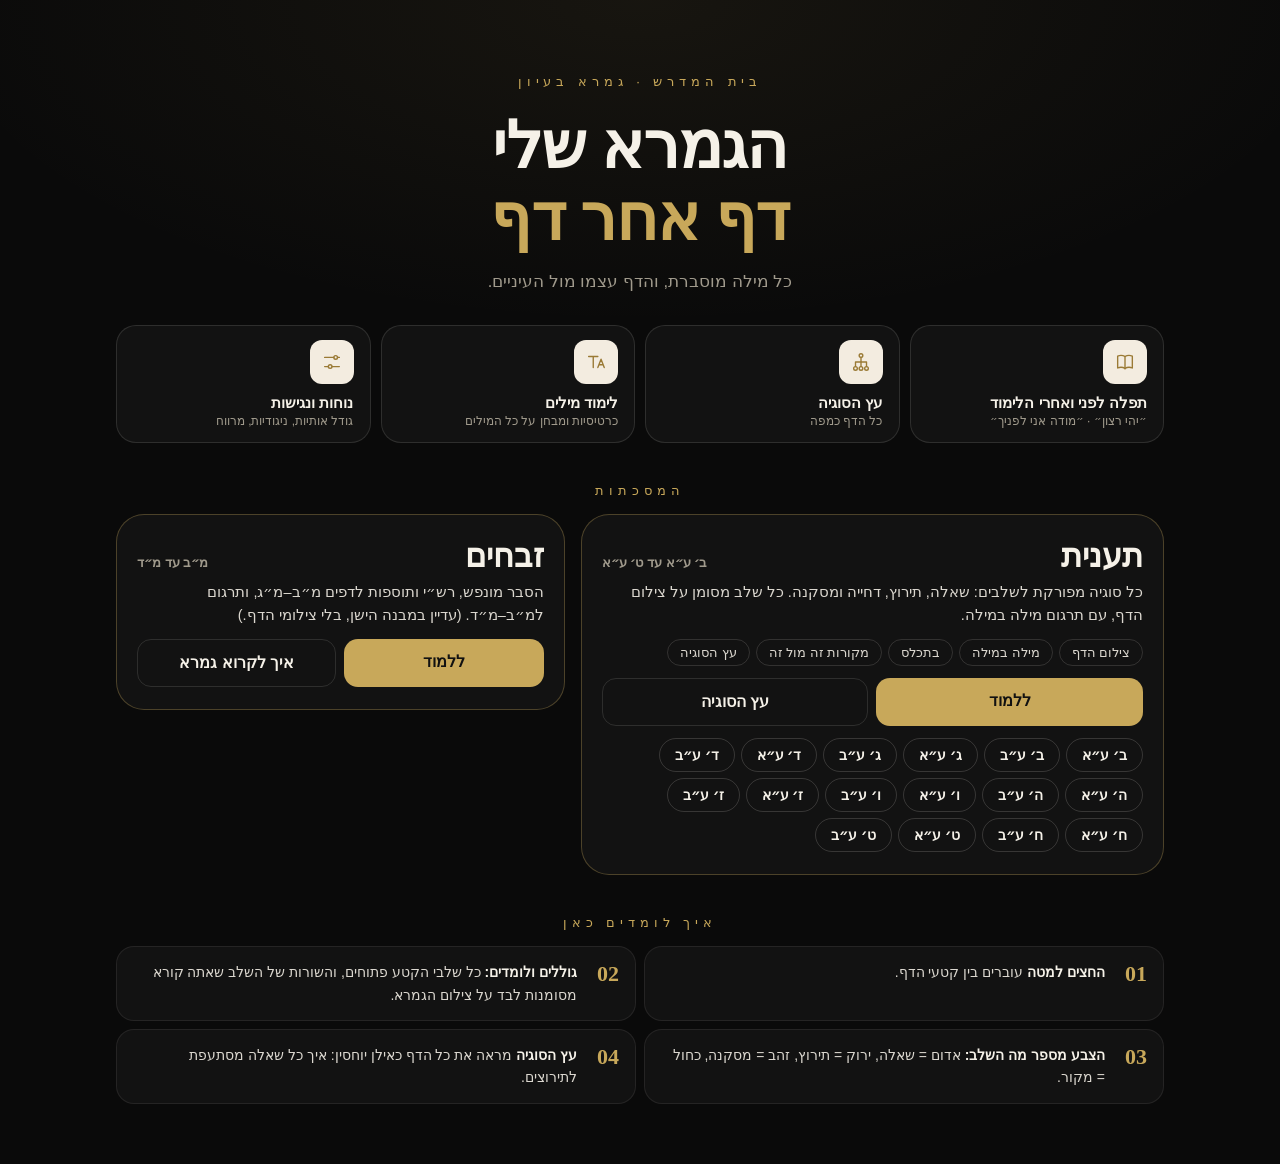
==== commit 045cca0a: "תפלה קודם הלימוד ולאחר הלימוד באפליקציה Co-Authored-By: Claude Opus 5.5 <noreply@anthropic.com> Clau" ====
--- a/index.html
+++ b/index.html
@@ -23,7 +23,7 @@
 <link rel="preconnect" href="https://fonts.gstatic.com" crossorigin>
 <link href="https://fonts.googleapis.com/css2?family=Frank+Ruhl+Libre:wght@400;700;900&family=Heebo:wght@400;500;700;800&display=swap" rel="stylesheet">
 <link rel="stylesheet" href="theme.css">
-<script src="prefs.js?v=accee32f"></script>
+<script src="prefs.js?v=293cd828"></script>
 <link rel="manifest" href="manifest.webmanifest">
 <link rel="icon" href="icons/icon-192.png">
 <link rel="apple-touch-icon" href="icons/apple-touch-icon.png">
@@ -151,6 +151,7 @@
 
   <div class="quick" id="quick">
     <a class="q-it" id="qStars" href="taanit.html#stars" hidden><span class="q-ic"><svg class="ico" viewBox="0 0 24 24" aria-hidden="true"><path d="m12 3.5 2.6 5.3 5.9.9-4.3 4.1 1 5.8L12 16.9l-5.2 2.7 1-5.8L3.5 9.7l5.9-.9z"/></svg></span><b>השמורים שלי</b><small id="qStarsN"></small></a>
+    <button type="button" class="q-it" onclick="openTefila('pre')"><span class="q-ic"><svg class="ico" viewBox="0 0 24 24" aria-hidden="true"><path d="M4 5.5C6.5 4.5 9.5 4.5 12 6c2.5-1.5 5.5-1.5 8-.5v13c-2.5-1-5.5-1-8 .5-2.5-1.5-5.5-1.5-8-.5z"/><path d="M12 6v13.5"/></svg></span><b>תפלה לפני ואחרי הלימוד</b><small>״יהי רצון״ · ״מודה אני לפניך״</small></button>
     <a class="q-it" href="tree.html"><span class="q-ic"><svg class="ico" viewBox="0 0 24 24" aria-hidden="true"><circle cx="12" cy="5" r="2"/><circle cx="6" cy="19" r="2"/><circle cx="18" cy="19" r="2"/><circle cx="12" cy="19" r="2"/><path d="M12 7v10M12 12H6v5M12 12h6v5"/></svg></span><b>עץ הסוגיה</b><small>כל הדף כמפה</small></a>
     <a class="q-it" href="words.html"><span class="q-ic"><svg class="ico" viewBox="0 0 24 24" aria-hidden="true"><path d="M4 6h10M9 6v12"/><path d="M14 18l3.5-9 3.5 9M15.3 15h4.4"/></svg></span><b>לימוד מילים</b><small id="qWords">כרטיסיות ומבחן על כל המילים</small></a>
     <button type="button" class="q-it" id="qPrefs" aria-expanded="false"><span class="q-ic"><svg class="ico" viewBox="0 0 24 24" aria-hidden="true"><path d="M4 7h10M18 7h2M4 17h4M12 17h8"/><circle cx="16" cy="7" r="2"/><circle cx="10" cy="17" r="2"/></svg></span><b>נוחות ונגישות</b><small>גודל אותיות, ניגודיות, מרווח</small></button>
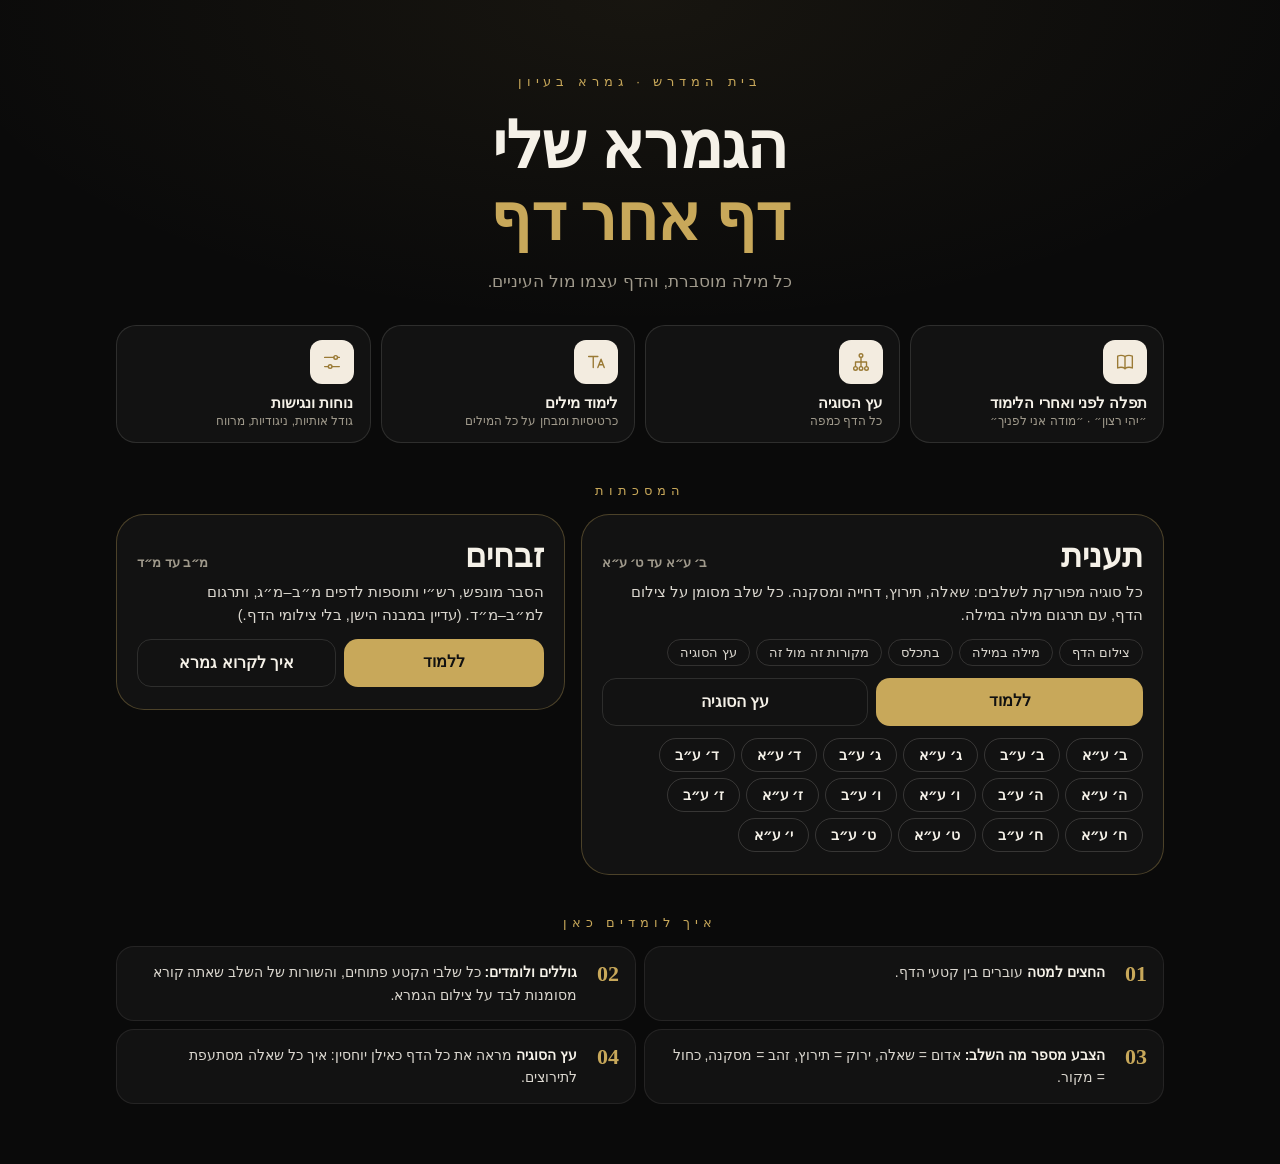
==== commit c3d009ec: "דף י׳ ע״א: כל התוכן, רש״י ותוספות מלאים, מהדורה, עץ, אנשים, מילים קשות, פסוקים ושני הסברים מאוירים C" ====
--- a/index.html
+++ b/index.html
@@ -195,7 +195,7 @@
   </section>
 </div>
 <script>
-const AM = { '2a': 'ב׳ ע״א', '2b': 'ב׳ ע״ב', '3a': 'ג׳ ע״א', '3b': 'ג׳ ע״ב', '4a': 'ד׳ ע״א', '4b': 'ד׳ ע״ב', '5a': 'ה׳ ע״א', '5b': 'ה׳ ע״ב', '6a': 'ו׳ ע״א', '6b': 'ו׳ ע״ב', '7a': 'ז׳ ע״א', '7b': 'ז׳ ע״ב', '8a': 'ח׳ ע״א', '8b': 'ח׳ ע״ב', '9a': 'ט׳ ע״א', '9b': 'ט׳ ע״ב' };
+const AM = { '2a': 'ב׳ ע״א', '2b': 'ב׳ ע״ב', '3a': 'ג׳ ע״א', '3b': 'ג׳ ע״ב', '4a': 'ד׳ ע״א', '4b': 'ד׳ ע״ב', '5a': 'ה׳ ע״א', '5b': 'ה׳ ע״ב', '6a': 'ו׳ ע״א', '6b': 'ו׳ ע״ב', '7a': 'ז׳ ע״א', '7b': 'ז׳ ע״ב', '8a': 'ח׳ ע״א', '8b': 'ח׳ ע״ב', '9a': 'ט׳ ע״א', '9b': 'ט׳ ע״ב', '10a': 'י׳ ע״א' };
 const NAME = { taanit: 'תענית', zevachim: 'זבחים' };
 function heb(n) { const o = ['', 'א', 'ב', 'ג', 'ד', 'ה', 'ו', 'ז', 'ח', 'ט'], t = ['', 'י', 'כ', 'ל', 'מ', 'נ', 'ס', 'ע', 'פ', 'צ'];
   if (n === 15) return 'ט״ו'; if (n === 16) return 'ט״ז'; if (n < 10) return o[n];
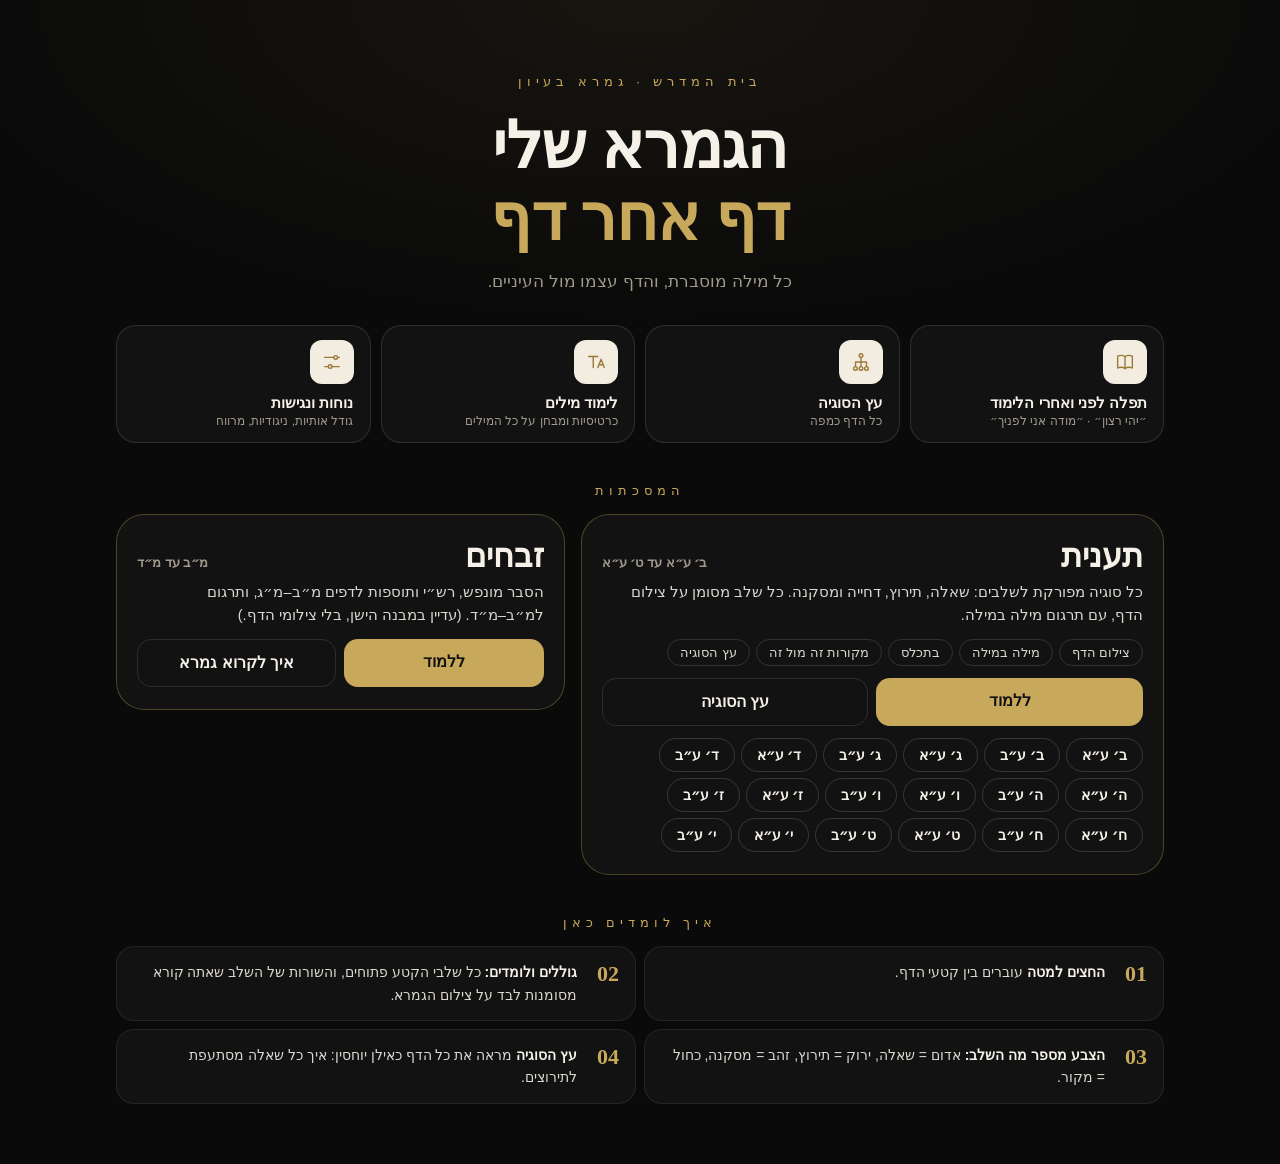
==== commit 38263eda: "דף י׳ ע״ב: כל התוכן, רש״י ותוספות שורה־שורה, עץ, אנשים, איור; כלי כללי לדף חדש (newpage/put_page.py)" ====
--- a/index.html
+++ b/index.html
@@ -195,7 +195,7 @@
   </section>
 </div>
 <script>
-const AM = { '2a': 'ב׳ ע״א', '2b': 'ב׳ ע״ב', '3a': 'ג׳ ע״א', '3b': 'ג׳ ע״ב', '4a': 'ד׳ ע״א', '4b': 'ד׳ ע״ב', '5a': 'ה׳ ע״א', '5b': 'ה׳ ע״ב', '6a': 'ו׳ ע״א', '6b': 'ו׳ ע״ב', '7a': 'ז׳ ע״א', '7b': 'ז׳ ע״ב', '8a': 'ח׳ ע״א', '8b': 'ח׳ ע״ב', '9a': 'ט׳ ע״א', '9b': 'ט׳ ע״ב', '10a': 'י׳ ע״א' };
+const AM = { '2a': 'ב׳ ע״א', '2b': 'ב׳ ע״ב', '3a': 'ג׳ ע״א', '3b': 'ג׳ ע״ב', '4a': 'ד׳ ע״א', '4b': 'ד׳ ע״ב', '5a': 'ה׳ ע״א', '5b': 'ה׳ ע״ב', '6a': 'ו׳ ע״א', '6b': 'ו׳ ע״ב', '7a': 'ז׳ ע״א', '7b': 'ז׳ ע״ב', '8a': 'ח׳ ע״א', '8b': 'ח׳ ע״ב', '9a': 'ט׳ ע״א', '9b': 'ט׳ ע״ב', '10a': 'י׳ ע״א', '10b': 'י׳ ע״ב' };
 const NAME = { taanit: 'תענית', zevachim: 'זבחים' };
 function heb(n) { const o = ['', 'א', 'ב', 'ג', 'ד', 'ה', 'ו', 'ז', 'ח', 'ט'], t = ['', 'י', 'כ', 'ל', 'מ', 'נ', 'ס', 'ע', 'פ', 'צ'];
   if (n === 15) return 'ט״ו'; if (n === 16) return 'ט״ז'; if (n < 10) return o[n];
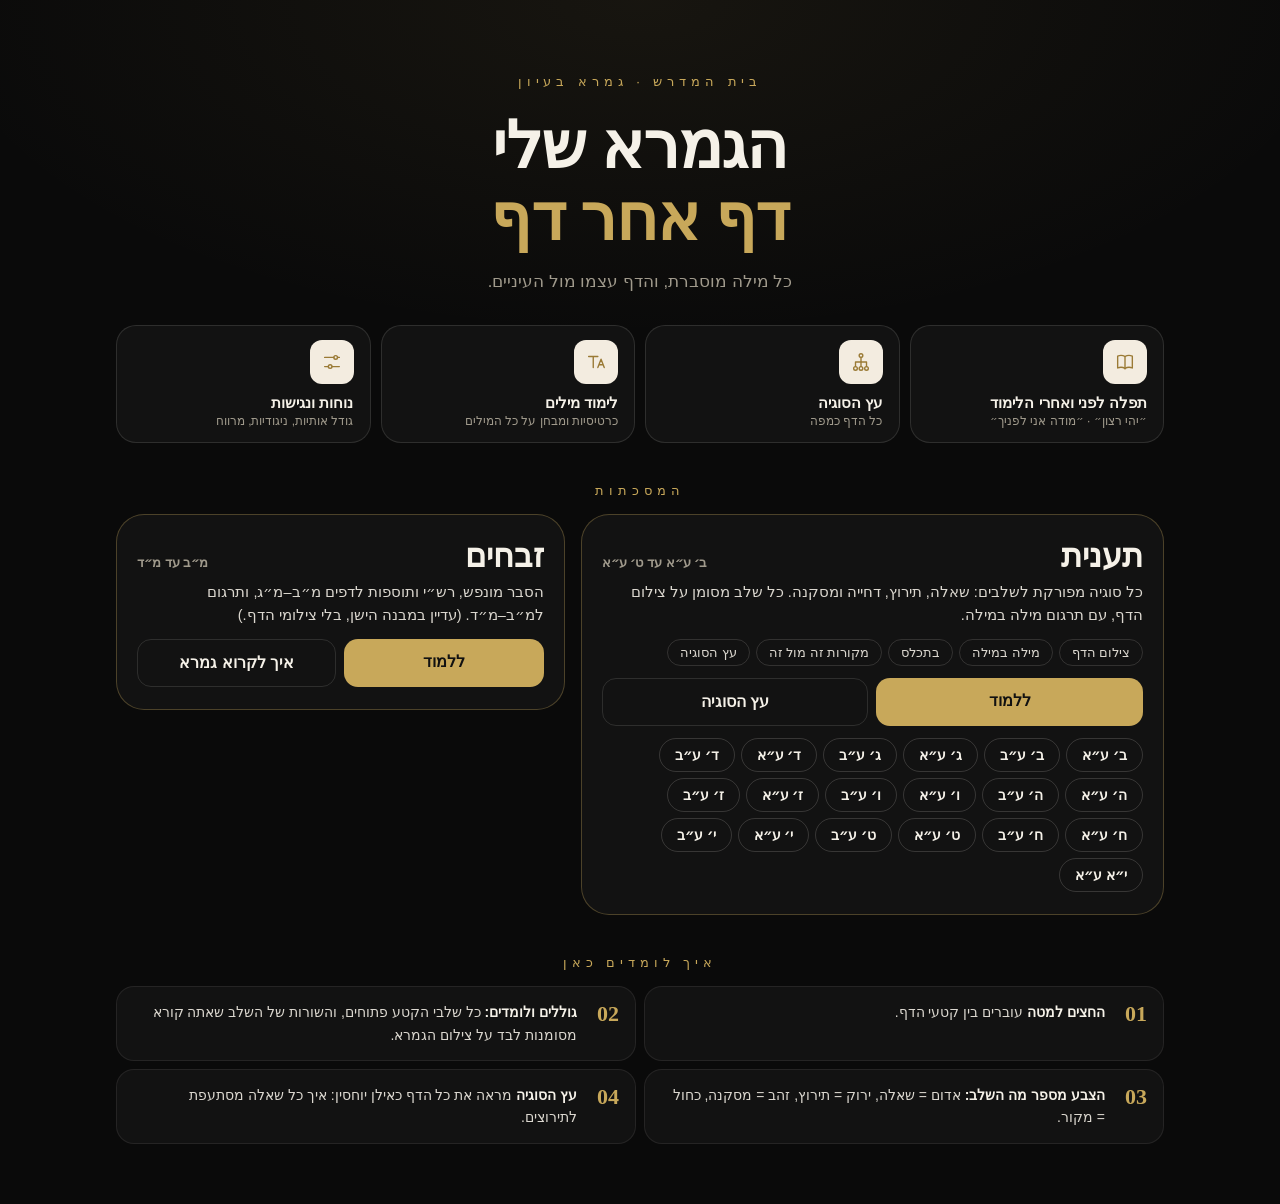
==== commit 187f2698: "דף י״א ע״א: כל התוכן, רש״י ותוספות שורה־שורה, עץ, אנשים, ״זה מול זה״, שני איורים Co-Authored-By: Cla" ====
--- a/index.html
+++ b/index.html
@@ -195,7 +195,7 @@
   </section>
 </div>
 <script>
-const AM = { '2a': 'ב׳ ע״א', '2b': 'ב׳ ע״ב', '3a': 'ג׳ ע״א', '3b': 'ג׳ ע״ב', '4a': 'ד׳ ע״א', '4b': 'ד׳ ע״ב', '5a': 'ה׳ ע״א', '5b': 'ה׳ ע״ב', '6a': 'ו׳ ע״א', '6b': 'ו׳ ע״ב', '7a': 'ז׳ ע״א', '7b': 'ז׳ ע״ב', '8a': 'ח׳ ע״א', '8b': 'ח׳ ע״ב', '9a': 'ט׳ ע״א', '9b': 'ט׳ ע״ב', '10a': 'י׳ ע״א', '10b': 'י׳ ע״ב' };
+const AM = { '2a': 'ב׳ ע״א', '2b': 'ב׳ ע״ב', '3a': 'ג׳ ע״א', '3b': 'ג׳ ע״ב', '4a': 'ד׳ ע״א', '4b': 'ד׳ ע״ב', '5a': 'ה׳ ע״א', '5b': 'ה׳ ע״ב', '6a': 'ו׳ ע״א', '6b': 'ו׳ ע״ב', '7a': 'ז׳ ע״א', '7b': 'ז׳ ע״ב', '8a': 'ח׳ ע״א', '8b': 'ח׳ ע״ב', '9a': 'ט׳ ע״א', '9b': 'ט׳ ע״ב', '10a': 'י׳ ע״א', '10b': 'י׳ ע״ב', '11a': 'י״א ע״א' };
 const NAME = { taanit: 'תענית', zevachim: 'זבחים' };
 function heb(n) { const o = ['', 'א', 'ב', 'ג', 'ד', 'ה', 'ו', 'ז', 'ח', 'ט'], t = ['', 'י', 'כ', 'ל', 'מ', 'נ', 'ס', 'ע', 'פ', 'צ'];
   if (n === 15) return 'ט״ו'; if (n === 16) return 'ט״ז'; if (n < 10) return o[n];
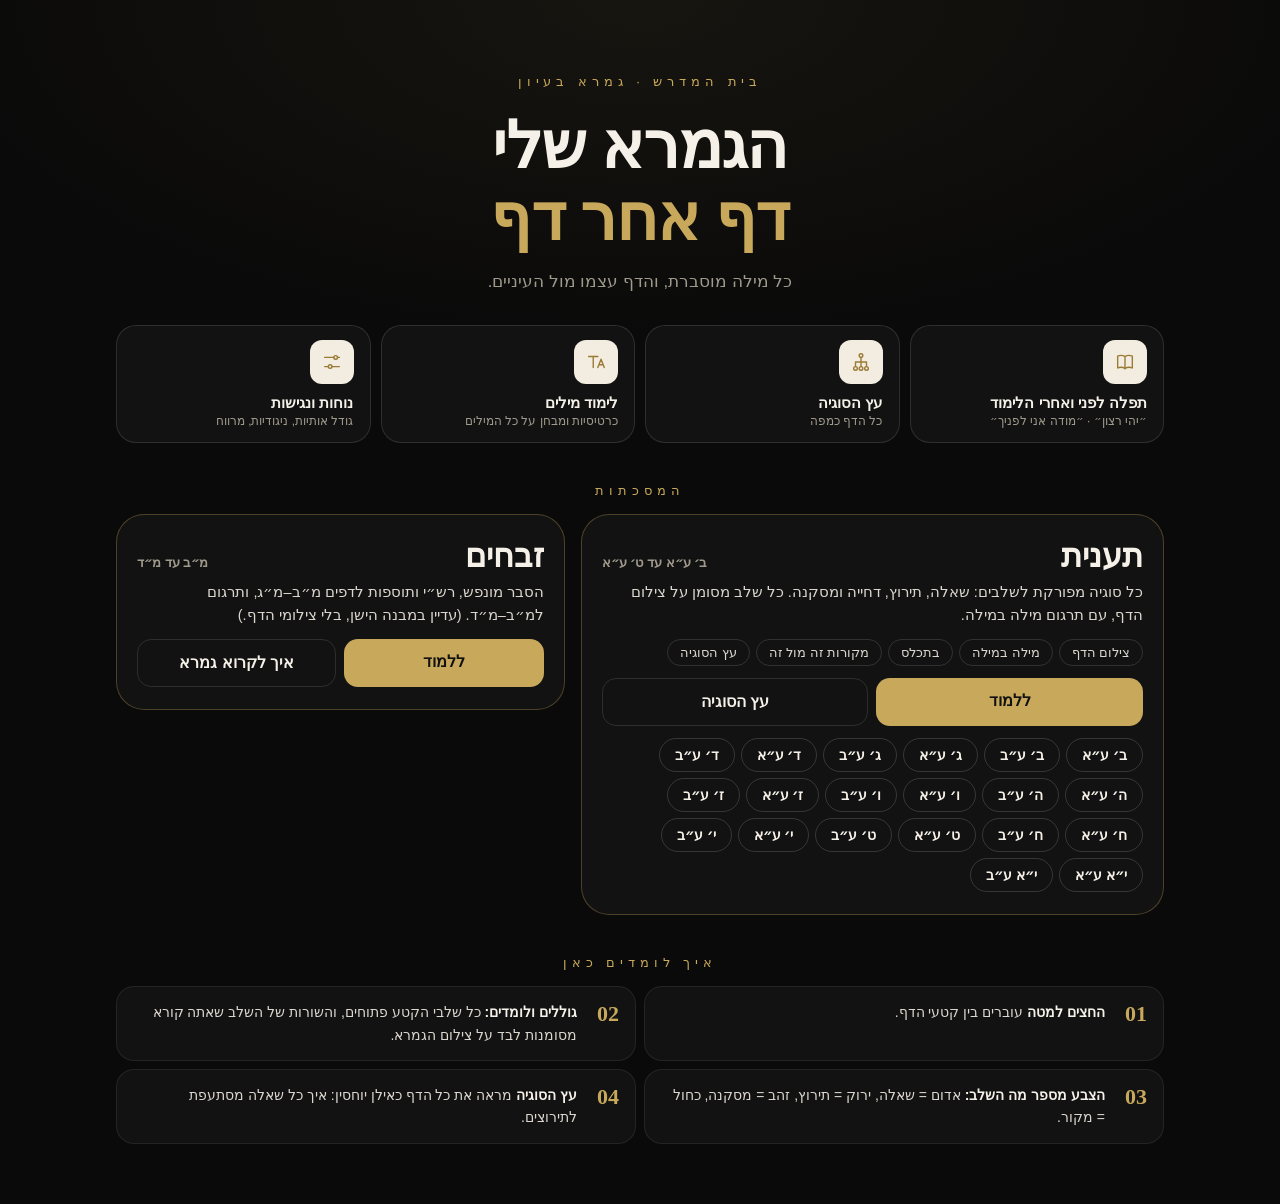
==== commit b4c622b8: "דף י״א ע״ב: כל התוכן, רש״י ותוספות שורה־שורה, עץ, אנשים, איור Co-Authored-By: Claude Opus 5.5 <norep" ====
--- a/index.html
+++ b/index.html
@@ -195,7 +195,7 @@
   </section>
 </div>
 <script>
-const AM = { '2a': 'ב׳ ע״א', '2b': 'ב׳ ע״ב', '3a': 'ג׳ ע״א', '3b': 'ג׳ ע״ב', '4a': 'ד׳ ע״א', '4b': 'ד׳ ע״ב', '5a': 'ה׳ ע״א', '5b': 'ה׳ ע״ב', '6a': 'ו׳ ע״א', '6b': 'ו׳ ע״ב', '7a': 'ז׳ ע״א', '7b': 'ז׳ ע״ב', '8a': 'ח׳ ע״א', '8b': 'ח׳ ע״ב', '9a': 'ט׳ ע״א', '9b': 'ט׳ ע״ב', '10a': 'י׳ ע״א', '10b': 'י׳ ע״ב', '11a': 'י״א ע״א' };
+const AM = { '2a': 'ב׳ ע״א', '2b': 'ב׳ ע״ב', '3a': 'ג׳ ע״א', '3b': 'ג׳ ע״ב', '4a': 'ד׳ ע״א', '4b': 'ד׳ ע״ב', '5a': 'ה׳ ע״א', '5b': 'ה׳ ע״ב', '6a': 'ו׳ ע״א', '6b': 'ו׳ ע״ב', '7a': 'ז׳ ע״א', '7b': 'ז׳ ע״ב', '8a': 'ח׳ ע״א', '8b': 'ח׳ ע״ב', '9a': 'ט׳ ע״א', '9b': 'ט׳ ע״ב', '10a': 'י׳ ע״א', '10b': 'י׳ ע״ב', '11a': 'י״א ע״א', '11b': 'י״א ע״ב' };
 const NAME = { taanit: 'תענית', zevachim: 'זבחים' };
 function heb(n) { const o = ['', 'א', 'ב', 'ג', 'ד', 'ה', 'ו', 'ז', 'ח', 'ט'], t = ['', 'י', 'כ', 'ל', 'מ', 'נ', 'ס', 'ע', 'פ', 'צ'];
   if (n === 15) return 'ט״ו'; if (n === 16) return 'ט״ז'; if (n < 10) return o[n];
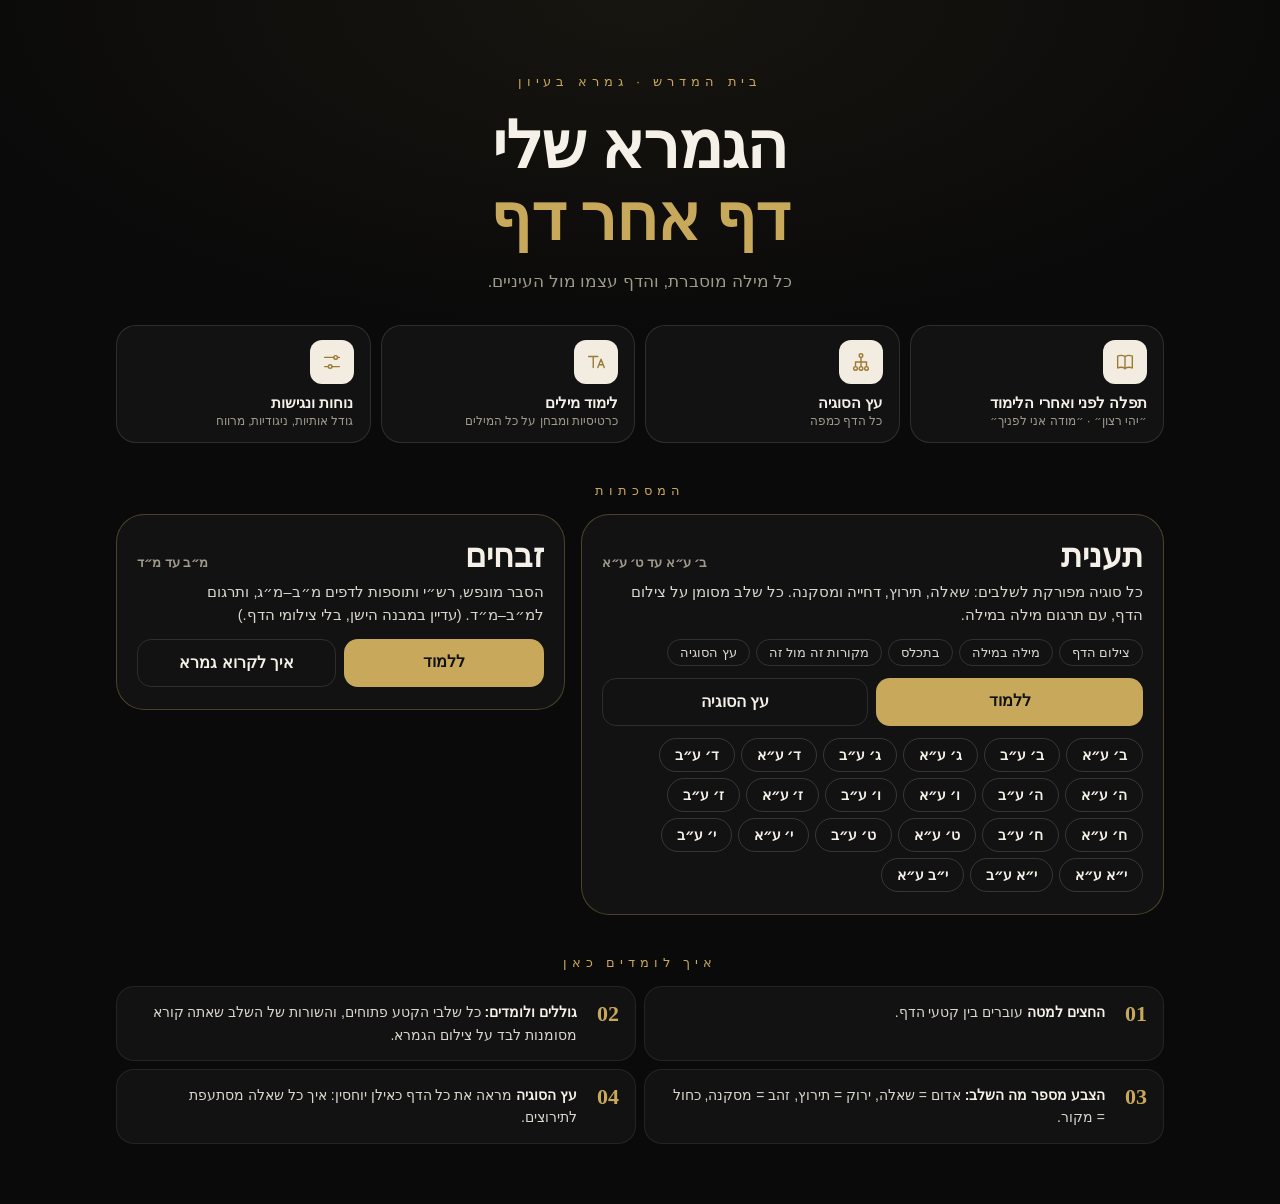
==== commit f0d316ef: "דף י״ב ע״א — דף מלא: קטעים, רש״י, תוספות, מהדורה שורה־שורה, עץ, אנשים, איורים Co-Authored-By: Claude" ====
--- a/index.html
+++ b/index.html
@@ -195,7 +195,7 @@
   </section>
 </div>
 <script>
-const AM = { '2a': 'ב׳ ע״א', '2b': 'ב׳ ע״ב', '3a': 'ג׳ ע״א', '3b': 'ג׳ ע״ב', '4a': 'ד׳ ע״א', '4b': 'ד׳ ע״ב', '5a': 'ה׳ ע״א', '5b': 'ה׳ ע״ב', '6a': 'ו׳ ע״א', '6b': 'ו׳ ע״ב', '7a': 'ז׳ ע״א', '7b': 'ז׳ ע״ב', '8a': 'ח׳ ע״א', '8b': 'ח׳ ע״ב', '9a': 'ט׳ ע״א', '9b': 'ט׳ ע״ב', '10a': 'י׳ ע״א', '10b': 'י׳ ע״ב', '11a': 'י״א ע״א', '11b': 'י״א ע״ב' };
+const AM = { '2a': 'ב׳ ע״א', '2b': 'ב׳ ע״ב', '3a': 'ג׳ ע״א', '3b': 'ג׳ ע״ב', '4a': 'ד׳ ע״א', '4b': 'ד׳ ע״ב', '5a': 'ה׳ ע״א', '5b': 'ה׳ ע״ב', '6a': 'ו׳ ע״א', '6b': 'ו׳ ע״ב', '7a': 'ז׳ ע״א', '7b': 'ז׳ ע״ב', '8a': 'ח׳ ע״א', '8b': 'ח׳ ע״ב', '9a': 'ט׳ ע״א', '9b': 'ט׳ ע״ב', '10a': 'י׳ ע״א', '10b': 'י׳ ע״ב', '11a': 'י״א ע״א', '11b': 'י״א ע״ב', '12a': 'י״ב ע״א' };
 const NAME = { taanit: 'תענית', zevachim: 'זבחים' };
 function heb(n) { const o = ['', 'א', 'ב', 'ג', 'ד', 'ה', 'ו', 'ז', 'ח', 'ט'], t = ['', 'י', 'כ', 'ל', 'מ', 'נ', 'ס', 'ע', 'פ', 'צ'];
   if (n === 15) return 'ט״ו'; if (n === 16) return 'ט״ז'; if (n < 10) return o[n];
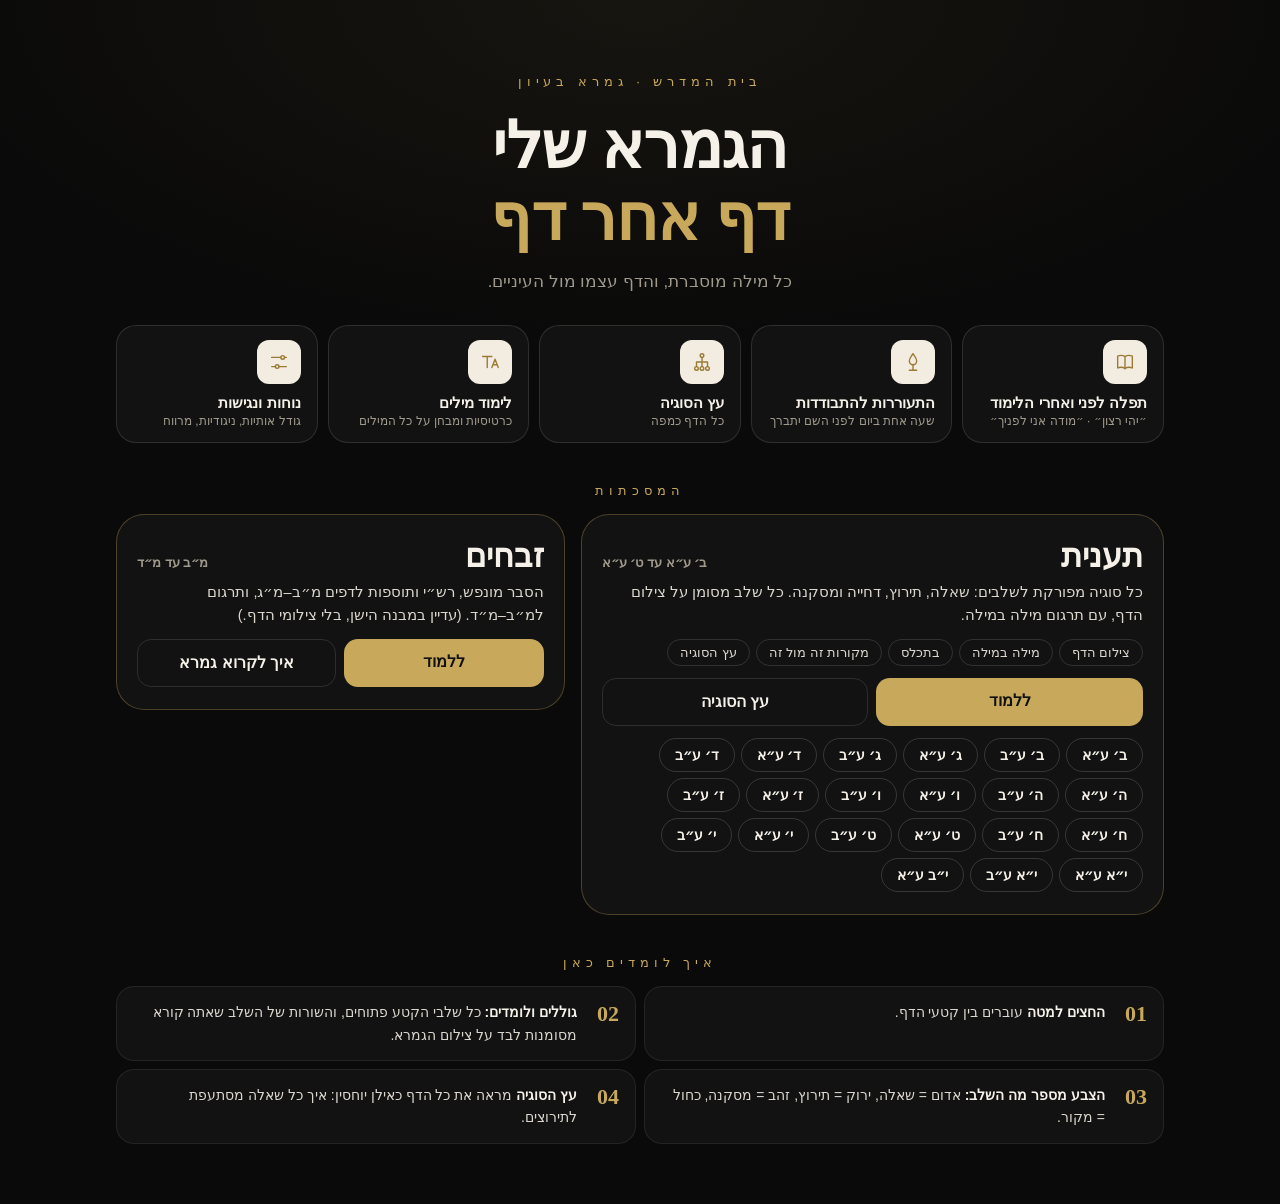
==== commit 7d4ba3a1: "דף חדש: ״התעוררות להתבודדות״ באותיות זהב, עם כפתור בדף הבית Co-Authored-By: Claude Opus 5.5 <noreply" ====
--- a/index.html
+++ b/index.html
@@ -152,6 +152,7 @@
   <div class="quick" id="quick">
     <a class="q-it" id="qStars" href="taanit.html#stars" hidden><span class="q-ic"><svg class="ico" viewBox="0 0 24 24" aria-hidden="true"><path d="m12 3.5 2.6 5.3 5.9.9-4.3 4.1 1 5.8L12 16.9l-5.2 2.7 1-5.8L3.5 9.7l5.9-.9z"/></svg></span><b>השמורים שלי</b><small id="qStarsN"></small></a>
     <button type="button" class="q-it" onclick="openTefila('pre')"><span class="q-ic"><svg class="ico" viewBox="0 0 24 24" aria-hidden="true"><path d="M4 5.5C6.5 4.5 9.5 4.5 12 6c2.5-1.5 5.5-1.5 8-.5v13c-2.5-1-5.5-1-8 .5-2.5-1.5-5.5-1.5-8-.5z"/><path d="M12 6v13.5"/></svg></span><b>תפלה לפני ואחרי הלימוד</b><small>״יהי רצון״ · ״מודה אני לפניך״</small></button>
+    <a class="q-it" href="hitbodedut.html"><span class="q-ic"><svg class="ico" viewBox="0 0 24 24" aria-hidden="true"><path d="M12 3c2 3 4 4.5 4 8a4 4 0 0 1-8 0c0-3.5 2-5 4-8z"/><path d="M12 15v6M8 21h8"/></svg></span><b>התעוררות להתבודדות</b><small>שעה אחת ביום לפני השם יתברך</small></a>
     <a class="q-it" href="tree.html"><span class="q-ic"><svg class="ico" viewBox="0 0 24 24" aria-hidden="true"><circle cx="12" cy="5" r="2"/><circle cx="6" cy="19" r="2"/><circle cx="18" cy="19" r="2"/><circle cx="12" cy="19" r="2"/><path d="M12 7v10M12 12H6v5M12 12h6v5"/></svg></span><b>עץ הסוגיה</b><small>כל הדף כמפה</small></a>
     <a class="q-it" href="words.html"><span class="q-ic"><svg class="ico" viewBox="0 0 24 24" aria-hidden="true"><path d="M4 6h10M9 6v12"/><path d="M14 18l3.5-9 3.5 9M15.3 15h4.4"/></svg></span><b>לימוד מילים</b><small id="qWords">כרטיסיות ומבחן על כל המילים</small></a>
     <button type="button" class="q-it" id="qPrefs" aria-expanded="false"><span class="q-ic"><svg class="ico" viewBox="0 0 24 24" aria-hidden="true"><path d="M4 7h10M18 7h2M4 17h4M12 17h8"/><circle cx="16" cy="7" r="2"/><circle cx="10" cy="17" r="2"/></svg></span><b>נוחות ונגישות</b><small>גודל אותיות, ניגודיות, מרווח</small></button>
